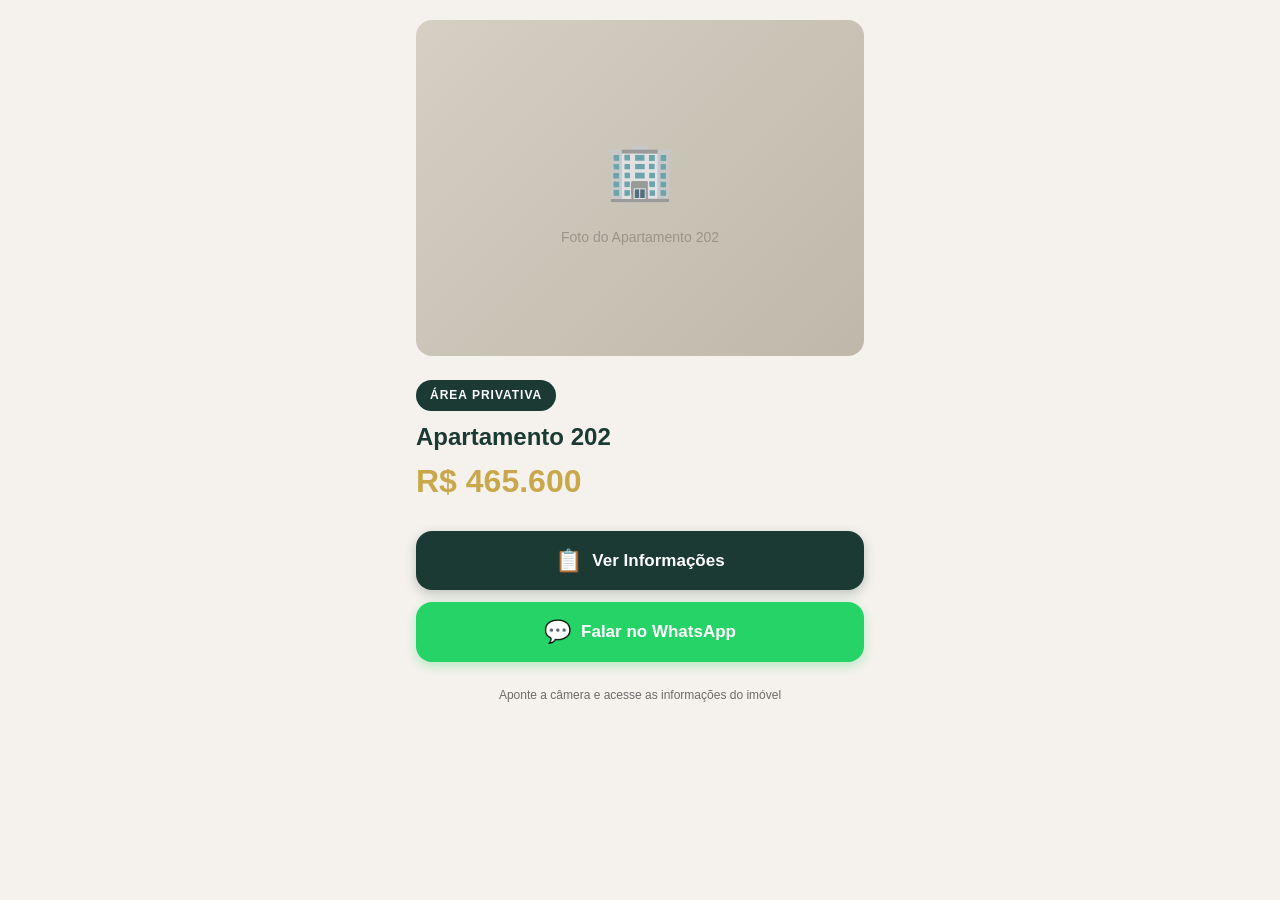
==== 202.html @ 97b15b45 "Site de imóveis à venda" ====
<!DOCTYPE html>
<html lang="pt-BR">
<head>
  <meta charset="UTF-8">
  <meta name="viewport" content="width=device-width, initial-scale=1.0, maximum-scale=1.0, user-scalable=no">
  <title>Área Privativa 202 — R$ 465.600</title>
  <link rel="stylesheet" href="style.css">
</head>
<body>
  <div class="container">
    <div class="hero">
      <div class="hero-placeholder">
        <span class="icon">🏢</span>
        <span>Foto do Apartamento 202</span>
      </div>
    </div>

    <span class="badge">Área Privativa</span>
    <h1 class="title">Apartamento 202</h1>
    <p class="price">R$ 465.600</p>

    <a href="202-detalhes.html" class="btn btn-primary">
      <span class="btn-icon">📋</span> Ver Informações
    </a>
    <a href="https://wa.me/5531987733252?text=Olá!%20Tenho%20interesse%20no%20Apartamento%20202%20(R$%20465.600)" class="btn btn-whatsapp">
      <span class="btn-icon">💬</span> Falar no WhatsApp
    </a>

    <p class="footer">Aponte a câmera e acesse as informações do imóvel</p>
  </div>
</body>
</html>
---- style.css ----
/* ===== RESET & BASE ===== */
*, *::before, *::after { box-sizing: border-box; margin: 0; padding: 0; }

:root {
  --primary: #1B3A34;
  --primary-light: #2A5A4F;
  --accent: #C9A84C;
  --whatsapp: #25D366;
  --whatsapp-dark: #1EA952;
  --bg: #F5F2ED;
  --white: #FFFFFF;
  --text: #2D2D2D;
  --text-light: #6B6B6B;
  --border: #E5E0D8;
  --radius: 16px;
  --shadow: 0 4px 24px rgba(0,0,0,0.08);
}

html { font-size: 16px; scroll-behavior: smooth; }
body {
  font-family: -apple-system, BlinkMacSystemFont, 'Segoe UI', Roboto, sans-serif;
  background: var(--bg);
  color: var(--text);
  line-height: 1.6;
  min-height: 100dvh;
  -webkit-tap-highlight-color: transparent;
}

/* ===== CONTAINER ===== */
.container {
  max-width: 480px;
  margin: 0 auto;
  padding: 20px 16px 40px;
}

/* ===== HERO IMAGE ===== */
.hero {
  width: 100%;
  aspect-ratio: 4/3;
  background: linear-gradient(135deg, #d5cfc4 0%, #bfb8aa 100%);
  border-radius: var(--radius);
  display: flex;
  align-items: center;
  justify-content: center;
  margin-bottom: 24px;
  overflow: hidden;
  position: relative;
}
.hero img {
  width: 100%;
  height: 100%;
  object-fit: cover;
}
.hero-placeholder {
  text-align: center;
  color: #9B9488;
}
.hero-placeholder .icon { font-size: 56px; display: block; margin-bottom: 8px; }
.hero-placeholder span { font-size: 14px; }

/* ===== BADGE ===== */
.badge {
  display: inline-block;
  background: var(--primary);
  color: var(--white);
  font-size: 12px;
  font-weight: 600;
  text-transform: uppercase;
  letter-spacing: 1px;
  padding: 6px 14px;
  border-radius: 20px;
  margin-bottom: 12px;
}

/* ===== TITLE & PRICE ===== */
.title {
  font-size: 24px;
  font-weight: 700;
  color: var(--primary);
  margin-bottom: 4px;
  line-height: 1.2;
}
.price {
  font-size: 32px;
  font-weight: 800;
  color: var(--accent);
  margin-bottom: 24px;
}

/* ===== BUTTONS ===== */
.btn {
  display: flex;
  align-items: center;
  justify-content: center;
  gap: 10px;
  width: 100%;
  padding: 16px 20px;
  font-size: 17px;
  font-weight: 600;
  text-decoration: none;
  border-radius: var(--radius);
  border: none;
  cursor: pointer;
  transition: transform 0.15s, box-shadow 0.15s;
  -webkit-appearance: none;
}
.btn:active { transform: scale(0.98); }
.btn + .btn { margin-top: 12px; }

.btn-primary {
  background: var(--primary);
  color: var(--white);
  box-shadow: 0 4px 12px rgba(27,58,52,0.25);
}
.btn-primary:active { background: var(--primary-light); }

.btn-whatsapp {
  background: var(--whatsapp);
  color: var(--white);
  box-shadow: 0 4px 12px rgba(37,211,102,0.3);
}
.btn-whatsapp:active { background: var(--whatsapp-dark); }

.btn-outline {
  background: var(--white);
  color: var(--primary);
  border: 2px solid var(--primary);
}

.btn-schedule {
  background: var(--accent);
  color: var(--primary);
  box-shadow: 0 4px 12px rgba(201,168,76,0.3);
}

.btn-icon { font-size: 22px; line-height: 1; }

/* ===== SECTION ===== */
.section {
  background: var(--white);
  border-radius: var(--radius);
  padding: 20px;
  margin-bottom: 16px;
  box-shadow: var(--shadow);
}
.section-title {
  font-size: 14px;
  font-weight: 700;
  text-transform: uppercase;
  letter-spacing: 1px;
  color: var(--text-light);
  margin-bottom: 16px;
}

/* ===== DETAILS TABLE ===== */
.details-table { width: 100%; border-collapse: collapse; }
.details-table td {
  padding: 10px 0;
  border-bottom: 1px solid var(--border);
  font-size: 15px;
}
.details-table td:first-child {
  color: var(--text-light);
  width: 40%;
}
.details-table td:last-child { font-weight: 600; }
.details-table tr:last-child td { border-bottom: none; }

/* ===== FEATURES LIST ===== */
.features {
  list-style: none;
  display: grid;
  gap: 10px;
}
.features li {
  display: flex;
  align-items: center;
  gap: 10px;
  font-size: 15px;
}
.features li .dot {
  width: 8px;
  height: 8px;
  background: var(--accent);
  border-radius: 50%;
  flex-shrink: 0;
}

/* ===== MAP PLACEHOLDER ===== */
.map {
  width: 100%;
  aspect-ratio: 16/9;
  background: #e8e4dc;
  border-radius: 12px;
  display: flex;
  align-items: center;
  justify-content: center;
  color: var(--text-light);
  font-size: 14px;
}
.map iframe {
  width: 100%;
  height: 100%;
  border-radius: 12px;
  border: none;
}

/* ===== PHOTO GALLERY ===== */
.gallery {
  display: flex;
  gap: 8px;
  overflow-x: auto;
  scroll-snap-type: x mandatory;
  -webkit-overflow-scrolling: touch;
  padding-bottom: 4px;
  margin-bottom: 16px;
}
.gallery-item {
  flex: 0 0 75%;
  aspect-ratio: 4/3;
  background: linear-gradient(135deg, #d5cfc4, #bfb8aa);
  border-radius: 12px;
  scroll-snap-align: start;
  display: flex;
  align-items: center;
  justify-content: center;
  color: #9B9488;
  font-size: 13px;
  text-align: center;
  padding: 20px;
}
.gallery-item img {
  width: 100%;
  height: 100%;
  object-fit: cover;
  border-radius: 12px;
}

/* ===== BACK LINK ===== */
.back-link {
  display: inline-flex;
  align-items: center;
  gap: 6px;
  color: var(--text-light);
  text-decoration: none;
  font-size: 14px;
  margin-bottom: 16px;
}

/* ===== FOOTER ===== */
.footer {
  text-align: center;
  color: var(--text-light);
  font-size: 12px;
  margin-top: 24px;
}

/* ===== HOME PAGE ===== */
.home-title {
  font-size: 22px;
  font-weight: 800;
  color: var(--primary);
  text-align: center;
  margin-bottom: 4px;
}
.home-sub {
  text-align: center;
  color: var(--text-light);
  font-size: 14px;
  margin-bottom: 24px;
}
.card {
  background: var(--white);
  border-radius: var(--radius);
  overflow: hidden;
  box-shadow: var(--shadow);
  margin-bottom: 20px;
}
.card-hero {
  width: 100%;
  aspect-ratio: 16/10;
  background: linear-gradient(135deg, #d5cfc4, #bfb8aa);
  display: flex;
  align-items: center;
  justify-content: center;
  color: #9B9488;
}
.card-hero img {
  width: 100%;
  height: 100%;
  object-fit: cover;
}
.card-body { padding: 20px; }
.card-badge {
  font-size: 11px;
  font-weight: 600;
  text-transform: uppercase;
  letter-spacing: 1px;
  color: var(--accent);
  margin-bottom: 4px;
}
.card-title { font-size: 18px; font-weight: 700; color: var(--primary); }
.card-price { font-size: 22px; font-weight: 800; color: var(--accent); margin: 4px 0 16px; }
.card-actions { display: flex; gap: 8px; }
.card-actions .btn {
  flex: 1;
  padding: 12px;
  font-size: 14px;
}

/* ===== SEPARATOR ===== */
.separator {
  display: flex;
  align-items: center;
  gap: 12px;
  margin: 20px 0;
  color: var(--text-light);
  font-size: 13px;
}
.separator::before,
.separator::after {
  content: '';
  flex: 1;
  height: 1px;
  background: var(--border);
}

/* ===== SCHEDULE SECTION ===== */
.schedule-info {
  font-size: 14px;
  color: var(--text-light);
  margin-bottom: 12px;
  line-height: 1.5;
}
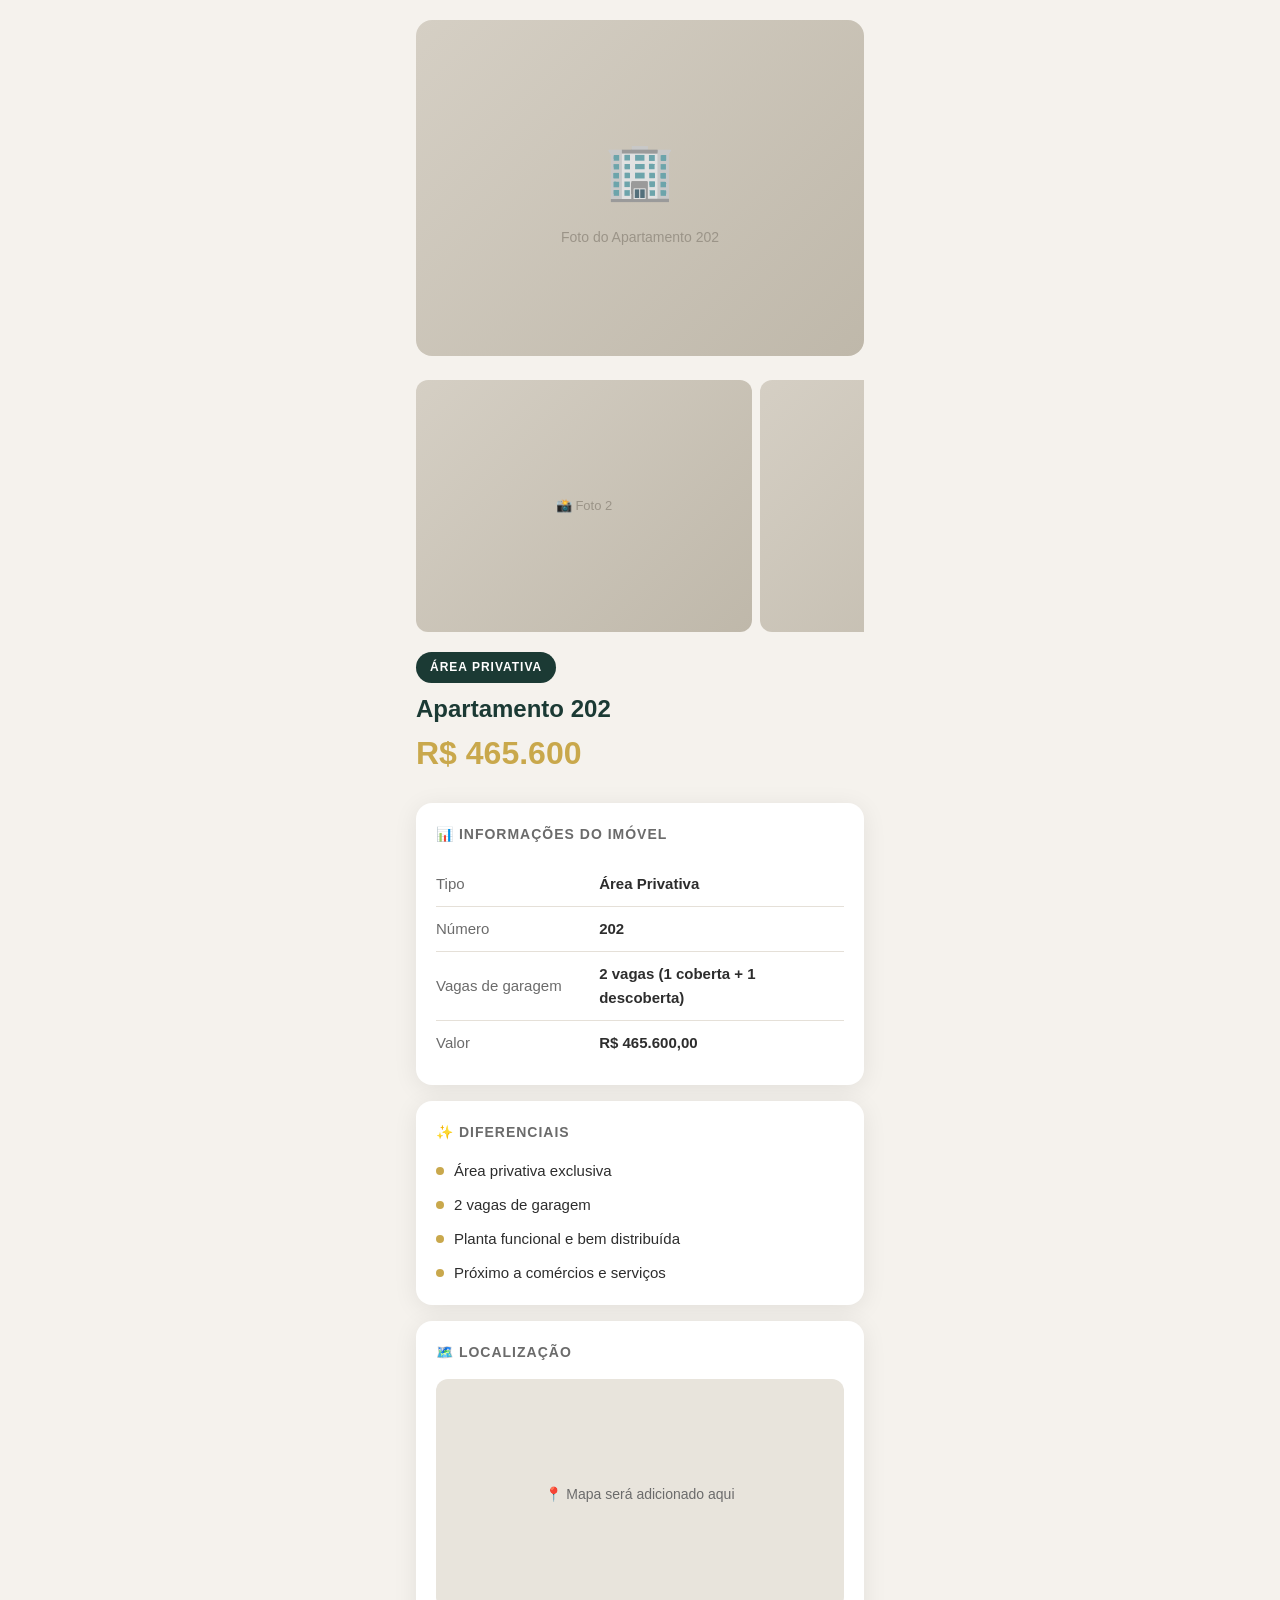
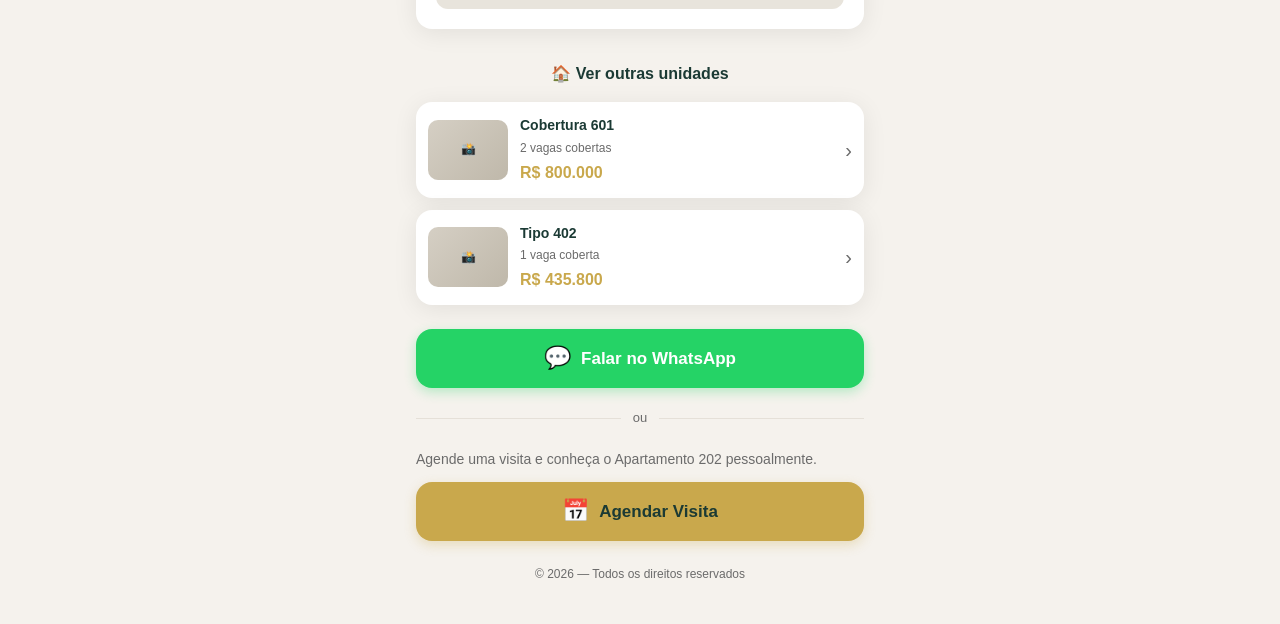
==== commit 9bb5b6ce: "Simplificado: página única por imóvel com outras unidades + WhatsApp direto" ====
--- a/202.html
+++ b/202.html
@@ -15,18 +15,84 @@
       </div>
     </div>
 
+    <div class="gallery">
+      <div class="gallery-item">📸 Foto 2</div>
+      <div class="gallery-item">📸 Foto 3</div>
+      <div class="gallery-item">📸 Foto 4</div>
+    </div>
+
     <span class="badge">Área Privativa</span>
     <h1 class="title">Apartamento 202</h1>
     <p class="price">R$ 465.600</p>
 
-    <a href="202-detalhes.html" class="btn btn-primary">
-      <span class="btn-icon">📋</span> Ver Informações
-    </a>
-    <a href="https://wa.me/5531987733252?text=Olá!%20Tenho%20interesse%20no%20Apartamento%20202%20(R$%20465.600)" class="btn btn-whatsapp">
-      <span class="btn-icon">💬</span> Falar no WhatsApp
-    </a>
+    <div class="section">
+      <h3 class="section-title">📊 Informações do Imóvel</h3>
+      <table class="details-table">
+        <tr><td>Tipo</td><td>Área Privativa</td></tr>
+        <tr><td>Número</td><td>202</td></tr>
+        <tr><td>Vagas de garagem</td><td>2 vagas (1 coberta + 1 descoberta)</td></tr>
+        <tr><td>Valor</td><td>R$ 465.600,00</td></tr>
+      </table>
+    </div>
 
-    <p class="footer">Aponte a câmera e acesse as informações do imóvel</p>
+    <div class="section">
+      <h3 class="section-title">✨ Diferenciais</h3>
+      <ul class="features">
+        <li><span class="dot"></span> Área privativa exclusiva</li>
+        <li><span class="dot"></span> 2 vagas de garagem</li>
+        <li><span class="dot"></span> Planta funcional e bem distribuída</li>
+        <li><span class="dot"></span> Próximo a comércios e serviços</li>
+      </ul>
+    </div>
+
+    <div class="section">
+      <h3 class="section-title">🗺️ Localização</h3>
+      <div class="map">📍 Mapa será adicionado aqui</div>
+    </div>
+
+    <!-- Ver outras unidades -->
+    <div style="margin-top: 32px;">
+      <h3 class="other-units-title">🏠 Ver outras unidades</h3>
+
+      <a href="601.html" class="other-unit">
+        <div class="other-unit-img">📸</div>
+        <div class="other-unit-info">
+          <div class="other-unit-name">Cobertura 601</div>
+          <div class="other-unit-tags">2 vagas cobertas</div>
+          <div class="other-unit-price">R$ 800.000</div>
+        </div>
+        <span class="other-unit-arrow">›</span>
+      </a>
+
+      <a href="402.html" class="other-unit">
+        <div class="other-unit-img">📸</div>
+        <div class="other-unit-info">
+          <div class="other-unit-name">Tipo 402</div>
+          <div class="other-unit-tags">1 vaga coberta</div>
+          <div class="other-unit-price">R$ 435.800</div>
+        </div>
+        <span class="other-unit-arrow">›</span>
+      </a>
+    </div>
+
+    <!-- WhatsApp -->
+    <div style="margin-top: 24px;">
+      <a href="https://wa.me/5531987733252?text=Olá!%20Tenho%20interesse%20no%20Apartamento%20202%20(R$%20465.600)" class="btn btn-whatsapp">
+        <span class="btn-icon">💬</span> Falar no WhatsApp
+      </a>
+    </div>
+
+    <div style="margin-top: 20px;">
+      <div class="separator">ou</div>
+      <p class="schedule-info">
+        Agende uma visita e conheça o Apartamento 202 pessoalmente.
+      </p>
+      <a href="#" class="btn btn-schedule">
+        <span class="btn-icon">📅</span> Agendar Visita
+      </a>
+    </div>
+
+    <p class="footer">© 2026 — Todos os direitos reservados</p>
   </div>
 </body>
 </html>
--- a/style.css
+++ b/style.css
@@ -332,3 +332,66 @@
   margin-bottom: 12px;
   line-height: 1.5;
 }
+
+/* ===== OTHER UNITS ===== */
+.other-units-title {
+  font-size: 16px;
+  font-weight: 700;
+  color: var(--primary);
+  margin-bottom: 16px;
+  text-align: center;
+}
+.other-unit {
+  display: flex;
+  gap: 12px;
+  background: var(--white);
+  border-radius: var(--radius);
+  padding: 12px;
+  box-shadow: var(--shadow);
+  align-items: center;
+  text-decoration: none;
+  color: inherit;
+  transition: transform 0.15s;
+}
+.other-unit + .other-unit { margin-top: 12px; }
+.other-unit:active { transform: scale(0.98); }
+.other-unit-img {
+  width: 80px;
+  height: 60px;
+  background: linear-gradient(135deg, #d5cfc4, #bfb8aa);
+  border-radius: 10px;
+  flex-shrink: 0;
+  display: flex;
+  align-items: center;
+  justify-content: center;
+  color: #9B9488;
+  font-size: 12px;
+}
+.other-unit-img img {
+  width: 100%;
+  height: 100%;
+  object-fit: cover;
+  border-radius: 10px;
+}
+.other-unit-info { flex: 1; min-width: 0; }
+.other-unit-name {
+  font-size: 14px;
+  font-weight: 600;
+  color: var(--primary);
+}
+.other-unit-tags {
+  font-size: 12px;
+  color: var(--text-light);
+  margin-top: 2px;
+}
+.other-unit-price {
+  font-size: 16px;
+  font-weight: 700;
+  color: var(--accent);
+  margin-top: 2px;
+}
+.other-unit-arrow {
+  font-size: 20px;
+  color: var(--text-light);
+  flex-shrink: 0;
+}
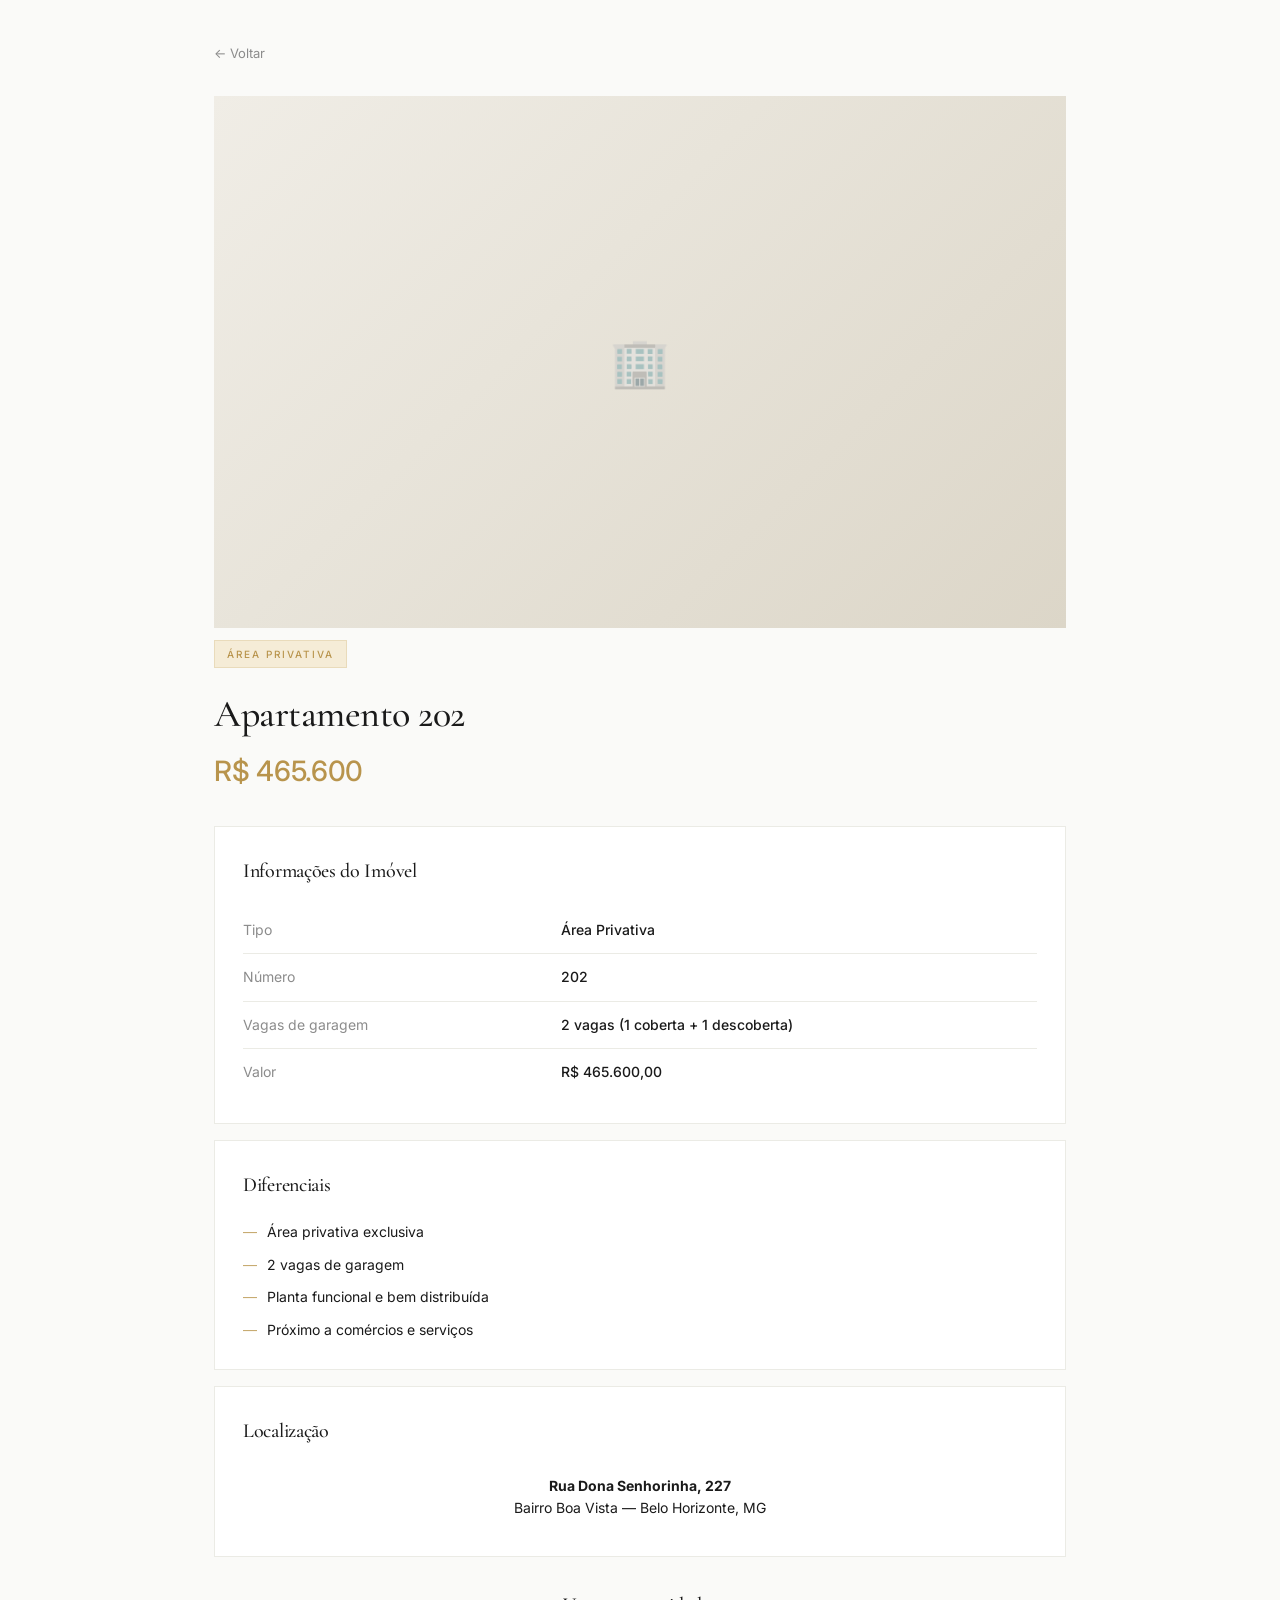
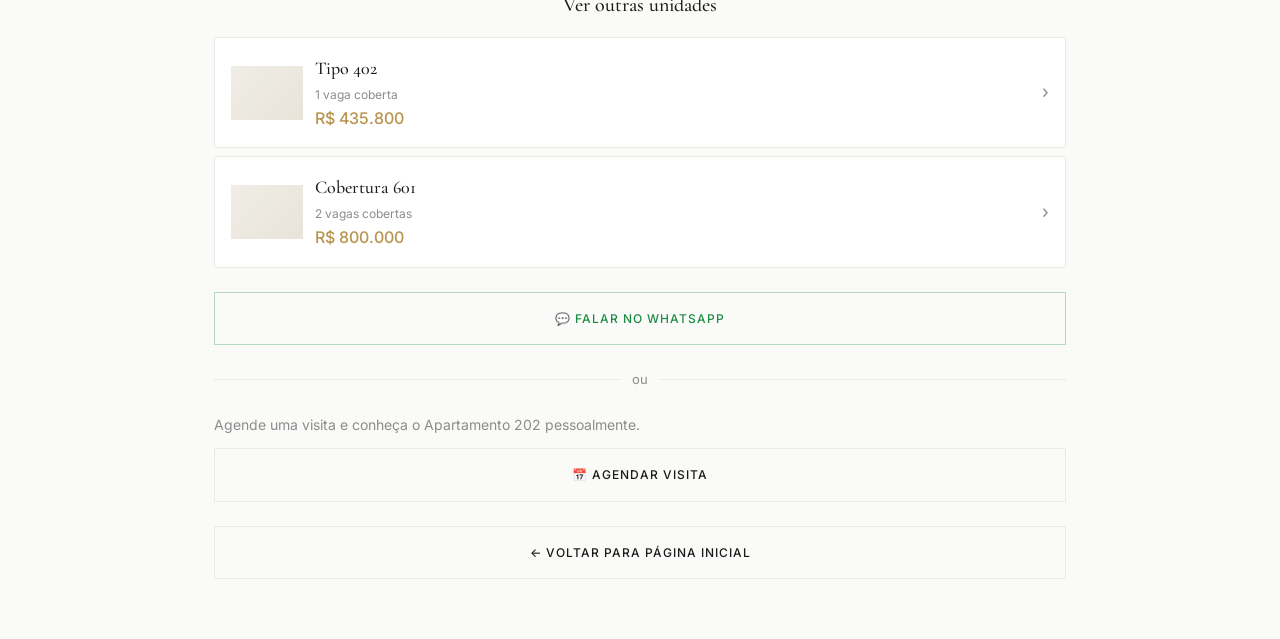
==== commit 47be628a: "Novo design minimalista, fotos 402 em 3:4, carrossel com lightbox" ====
--- a/202.html
+++ b/202.html
@@ -2,32 +2,70 @@
 <html lang="pt-BR">
 <head>
   <meta charset="UTF-8">
-  <meta name="viewport" content="width=device-width, initial-scale=1.0, maximum-scale=1.0, user-scalable=no">
-  <title>Área Privativa 202 — R$ 465.600</title>
-  <link rel="stylesheet" href="style.css">
+  <meta name="viewport" content="width=device-width, initial-scale=1.0">
+  <title>Apartamento 202 — Residencial Dona Senhorinha</title>
+  <style>
+    @import url('https://fonts.googleapis.com/css2?family=Cormorant+Garamond:ital,wght@0,400;0,500;0,600;0,700;1,400&family=Inter:wght@300;400;500;600&display=swap');
+    *, *::before, *::after { box-sizing: border-box; margin: 0; padding: 0; }
+    :root {
+      --bg: #FAFAF8; --surface: #FFFFFF; --text: #1A1A1A; --text-muted: #8C8C8C;
+      --accent: #B8944C; --accent-light: #F5ECD7; --border: #EBEBE5;
+    }
+    html { scroll-behavior: smooth; }
+    body { font-family: 'Inter', -apple-system, sans-serif; background: var(--bg); color: var(--text); line-height: 1.6; -webkit-font-smoothing: antialiased; }
+    .container { max-width: 900px; margin: 0 auto; padding: 40px 24px 60px; }
+    .back { display: inline-flex; align-items: center; gap: 6px; font-size: 13px; color: var(--text-muted); text-decoration: none; margin-bottom: 32px; transition: color .3s; }
+    .back:hover { color: var(--text); }
+    .hero { width: 100%; aspect-ratio: 16/10; background: linear-gradient(135deg, #F0EDE6 0%, #E8E4DA 40%, #DCD6C8 100%); display: flex; align-items: center; justify-content: center; margin-bottom: 12px; }
+    .hero span { font-size: 48px; opacity: 0.5; }
+    .detail-tag { display: inline-block; font-size: 10px; font-weight: 500; letter-spacing: 2px; text-transform: uppercase; color: var(--accent); background: var(--accent-light); padding: 5px 12px; border: 1px solid rgba(184,148,76,0.2); margin-bottom: 16px; }
+    .detail-title { font-family: 'Cormorant Garamond', serif; font-size: clamp(28px,5vw,38px); font-weight: 500; letter-spacing: -0.5px; margin-bottom: 4px; }
+    .detail-price { font-family: 'Inter', sans-serif; font-size: 28px; font-weight: 500; color: var(--accent); letter-spacing: -0.3px; margin-bottom: 32px; }
+    .section { background: var(--surface); border: 1px solid var(--border); padding: 28px; margin-bottom: 16px; }
+    .section-title { font-family: 'Cormorant Garamond', serif; font-size: 20px; font-weight: 500; letter-spacing: -0.3px; margin-bottom: 20px; }
+    .table { width: 100%; border-collapse: collapse; }
+    .table td { padding: 12px 0; border-bottom: 1px solid var(--border); font-size: 14px; }
+    .table td:first-child { color: var(--text-muted); width: 40%; }
+    .table td:last-child { font-weight: 500; }
+    .table tr:last-child td { border-bottom: none; }
+    .features { list-style: none; display: grid; gap: 10px; }
+    .features li { display: flex; align-items: center; gap: 10px; font-size: 14px; }
+    .features li::before { content: '—'; color: var(--accent); font-weight: 300; }
+    .address { text-align: center; padding: 8px 0; }
+    .address p { font-size: 14px; color: var(--text); }
+    .other-title { font-family: 'Cormorant Garamond', serif; font-size: 20px; font-weight: 500; text-align: center; margin-bottom: 16px; }
+    .other-unit { display: flex; gap: 12px; background: var(--surface); border: 1px solid var(--border); padding: 16px; align-items: center; text-decoration: none; color: inherit; transition: border-color .3s; }
+    .other-unit + .other-unit { margin-top: 8px; }
+    .other-unit:hover { border-color: var(--accent); }
+    .other-unit-img { width: 72px; height: 54px; background: linear-gradient(135deg, #F0EDE6, #E8E4DA); flex-shrink: 0; }
+    .other-unit-info { flex: 1; min-width: 0; }
+    .other-unit-name { font-family: 'Cormorant Garamond', serif; font-size: 18px; font-weight: 500; }
+    .other-unit-detail { font-size: 12px; color: var(--text-muted); margin-top: 2px; }
+    .other-unit-price { font-family: 'Inter', sans-serif; font-size: 16px; font-weight: 500; color: var(--accent); margin-top: 2px; }
+    .other-unit-arrow { font-size: 18px; color: var(--text-muted); flex-shrink: 0; }
+    .btn { display: flex; align-items: center; justify-content: center; gap: 8px; width: 100%; padding: 16px 20px; font-family: 'Inter', sans-serif; font-size: 12px; font-weight: 500; letter-spacing: 1px; text-transform: uppercase; text-align: center; text-decoration: none; cursor: pointer; transition: all .3s; border: none; }
+    .btn-whatsapp { background: transparent; color: #1C8C42; border: 1px solid rgba(28,140,66,0.3); }
+    .btn-whatsapp:hover { background: rgba(28,140,66,0.06); border-color: #1C8C42; }
+    .btn-outline { background: transparent; color: var(--text); border: 1px solid var(--border); }
+    .btn-outline:hover { border-color: var(--text); }
+    .separator { display: flex; align-items: center; gap: 12px; margin: 24px 0; font-size: 13px; color: var(--text-muted); }
+    .separator::before, .separator::after { content: ''; flex: 1; height: 1px; background: var(--border); }
+    .schedule-text { font-size: 14px; color: var(--text-muted); margin-bottom: 12px; }
+    .mt-32 { margin-top: 32px; } .mt-24 { margin-top: 24px; } .mt-20 { margin-top: 20px; }
+    @media (max-width: 500px) { .container { padding: 24px 16px 40px; } .section { padding: 20px; } }
+  </style>
 </head>
 <body>
   <div class="container">
-    <div class="hero">
-      <div class="hero-placeholder">
-        <span class="icon">🏢</span>
-        <span>Foto do Apartamento 202</span>
-      </div>
-    </div>
-
-    <div class="gallery">
-      <div class="gallery-item">📸 Foto 2</div>
-      <div class="gallery-item">📸 Foto 3</div>
-      <div class="gallery-item">📸 Foto 4</div>
-    </div>
-
-    <span class="badge">Área Privativa</span>
-    <h1 class="title">Apartamento 202</h1>
-    <p class="price">R$ 465.600</p>
+    <a href="index.html" class="back">← Voltar</a>
+    <div class="hero"><span>🏢</span></div>
+    <span class="detail-tag">Área Privativa</span>
+    <h1 class="detail-title">Apartamento 202</h1>
+    <p class="detail-price">R$ 465.600</p>
 
     <div class="section">
-      <h3 class="section-title">📊 Informações do Imóvel</h3>
-      <table class="details-table">
+      <h2 class="section-title">Informações do Imóvel</h2>
+      <table class="table">
         <tr><td>Tipo</td><td>Área Privativa</td></tr>
         <tr><td>Número</td><td>202</td></tr>
         <tr><td>Vagas de garagem</td><td>2 vagas (1 coberta + 1 descoberta)</td></tr>
@@ -36,63 +74,58 @@
     </div>
 
     <div class="section">
-      <h3 class="section-title">✨ Diferenciais</h3>
+      <h2 class="section-title">Diferenciais</h2>
       <ul class="features">
-        <li><span class="dot"></span> Área privativa exclusiva</li>
-        <li><span class="dot"></span> 2 vagas de garagem</li>
-        <li><span class="dot"></span> Planta funcional e bem distribuída</li>
-        <li><span class="dot"></span> Próximo a comércios e serviços</li>
+        <li>Área privativa exclusiva</li>
+        <li>2 vagas de garagem</li>
+        <li>Planta funcional e bem distribuída</li>
+        <li>Próximo a comércios e serviços</li>
       </ul>
     </div>
 
     <div class="section">
-      <h3 class="section-title">🗺️ Localização</h3>
-      <div class="map">📍 Mapa será adicionado aqui</div>
+      <h2 class="section-title">Localização</h2>
+      <div class="address">
+        <p><strong>Rua Dona Senhorinha, 227</strong></p>
+        <p>Bairro Boa Vista — Belo Horizonte, MG</p>
+      </div>
     </div>
 
-    <!-- Ver outras unidades -->
-    <div style="margin-top: 32px;">
-      <h3 class="other-units-title">🏠 Ver outras unidades</h3>
-
-      <a href="601.html" class="other-unit">
-        <div class="other-unit-img">📸</div>
+    <div class="mt-32">
+      <h2 class="other-title">Ver outras unidades</h2>
+      <a href="402.html" class="other-unit">
+        <div class="other-unit-img"></div>
         <div class="other-unit-info">
-          <div class="other-unit-name">Cobertura 601</div>
-          <div class="other-unit-tags">2 vagas cobertas</div>
-          <div class="other-unit-price">R$ 800.000</div>
+          <div class="other-unit-name">Tipo 402</div>
+          <div class="other-unit-detail">1 vaga coberta</div>
+          <div class="other-unit-price">R$ 435.800</div>
         </div>
         <span class="other-unit-arrow">›</span>
       </a>
-
-      <a href="402.html" class="other-unit">
-        <div class="other-unit-img">📸</div>
+      <a href="601.html" class="other-unit">
+        <div class="other-unit-img"></div>
         <div class="other-unit-info">
-          <div class="other-unit-name">Tipo 402</div>
-          <div class="other-unit-tags">1 vaga coberta</div>
-          <div class="other-unit-price">R$ 435.800</div>
+          <div class="other-unit-name">Cobertura 601</div>
+          <div class="other-unit-detail">2 vagas cobertas</div>
+          <div class="other-unit-price">R$ 800.000</div>
         </div>
         <span class="other-unit-arrow">›</span>
       </a>
     </div>
 
-    <!-- WhatsApp -->
-    <div style="margin-top: 24px;">
-      <a href="https://wa.me/5531987733252?text=Olá!%20Tenho%20interesse%20no%20Apartamento%20202%20(R$%20465.600)" class="btn btn-whatsapp">
-        <span class="btn-icon">💬</span> Falar no WhatsApp
-      </a>
+    <div class="mt-24">
+      <a href="https://wa.me/5531987733252?text=Olá!%20Tenho%20interesse%20no%20Apartamento%20202%20(R$%20465.600)" class="btn btn-whatsapp">💬 Falar no WhatsApp</a>
     </div>
 
-    <div style="margin-top: 20px;">
+    <div class="mt-20">
       <div class="separator">ou</div>
-      <p class="schedule-info">
-        Agende uma visita e conheça o Apartamento 202 pessoalmente.
-      </p>
-      <a href="#" class="btn btn-schedule">
-        <span class="btn-icon">📅</span> Agendar Visita
-      </a>
+      <p class="schedule-text">Agende uma visita e conheça o Apartamento 202 pessoalmente.</p>
+      <a href="#" class="btn btn-outline">📅 Agendar Visita</a>
     </div>
 
-    <p class="footer">© 2026 — Todos os direitos reservados</p>
+    <div class="mt-24">
+      <a href="index.html" class="btn btn-outline">← Voltar para página inicial</a>
+    </div>
   </div>
 </body>
 </html>
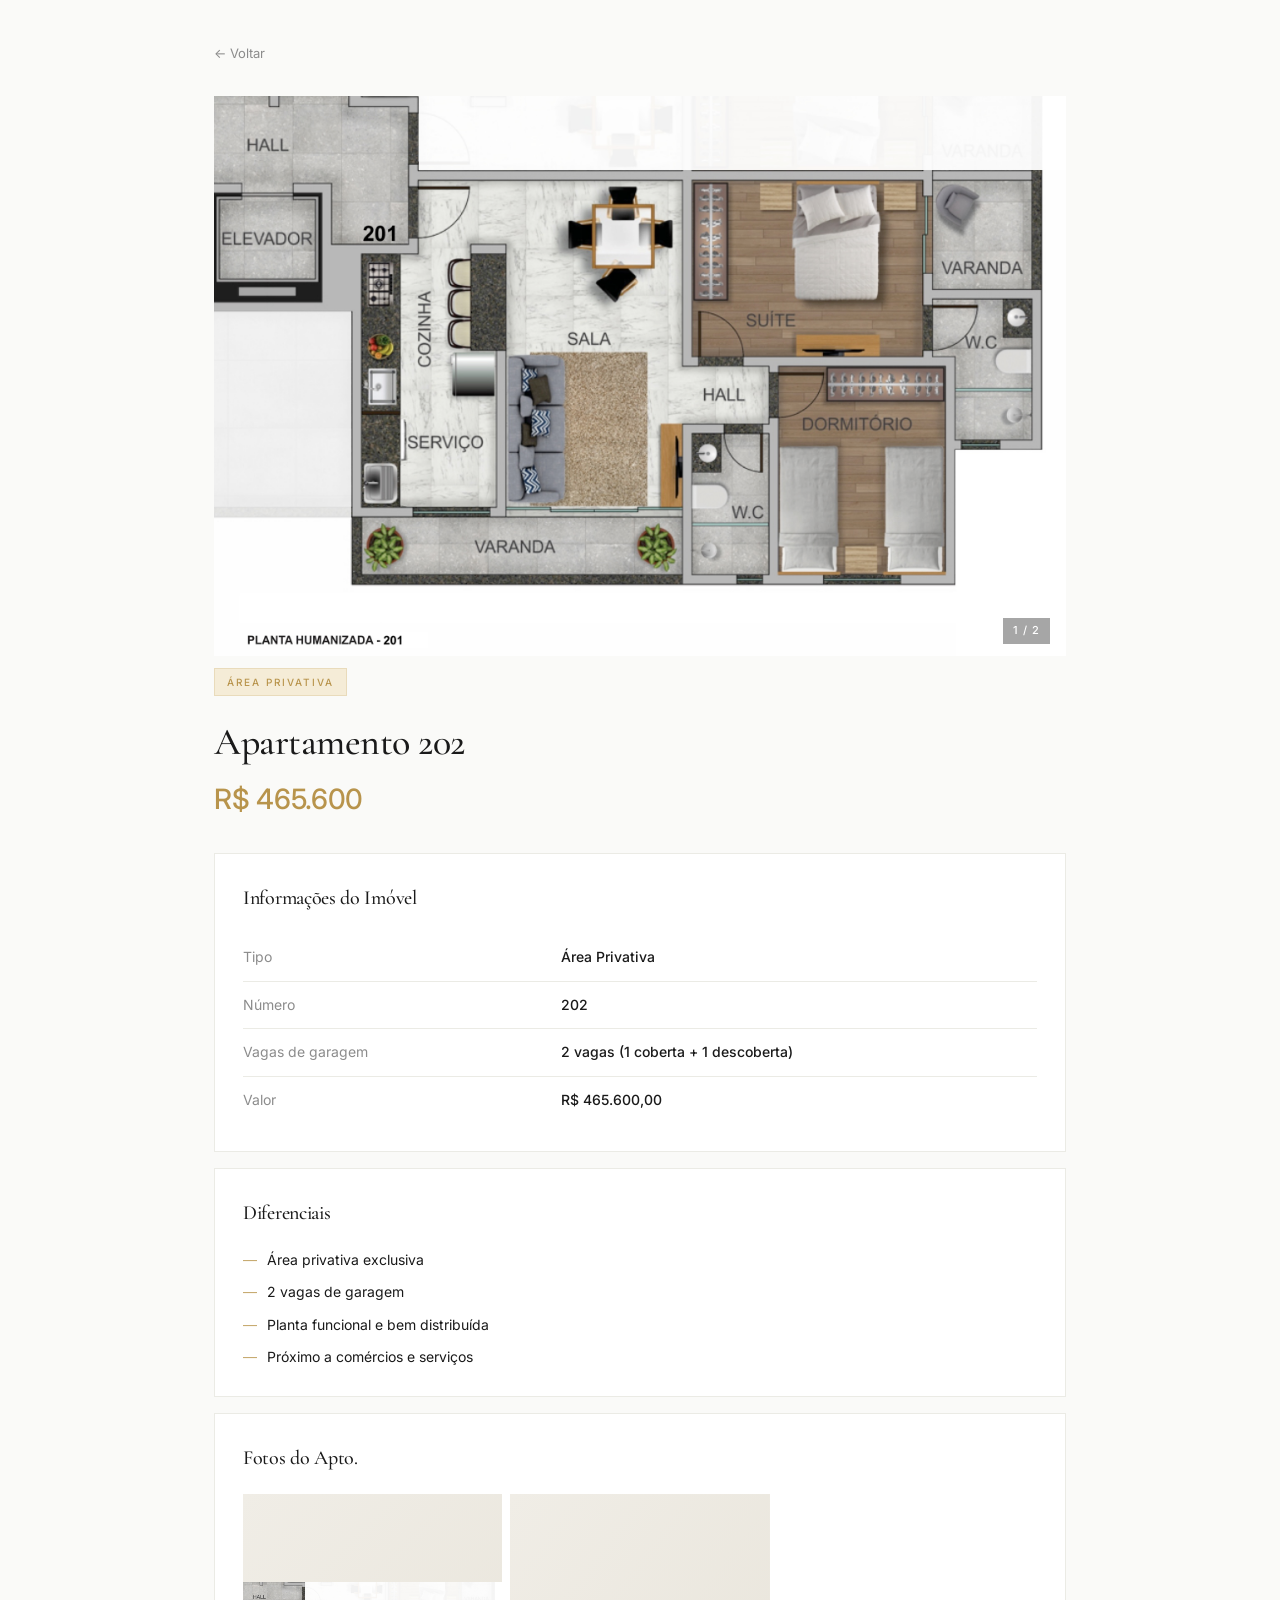
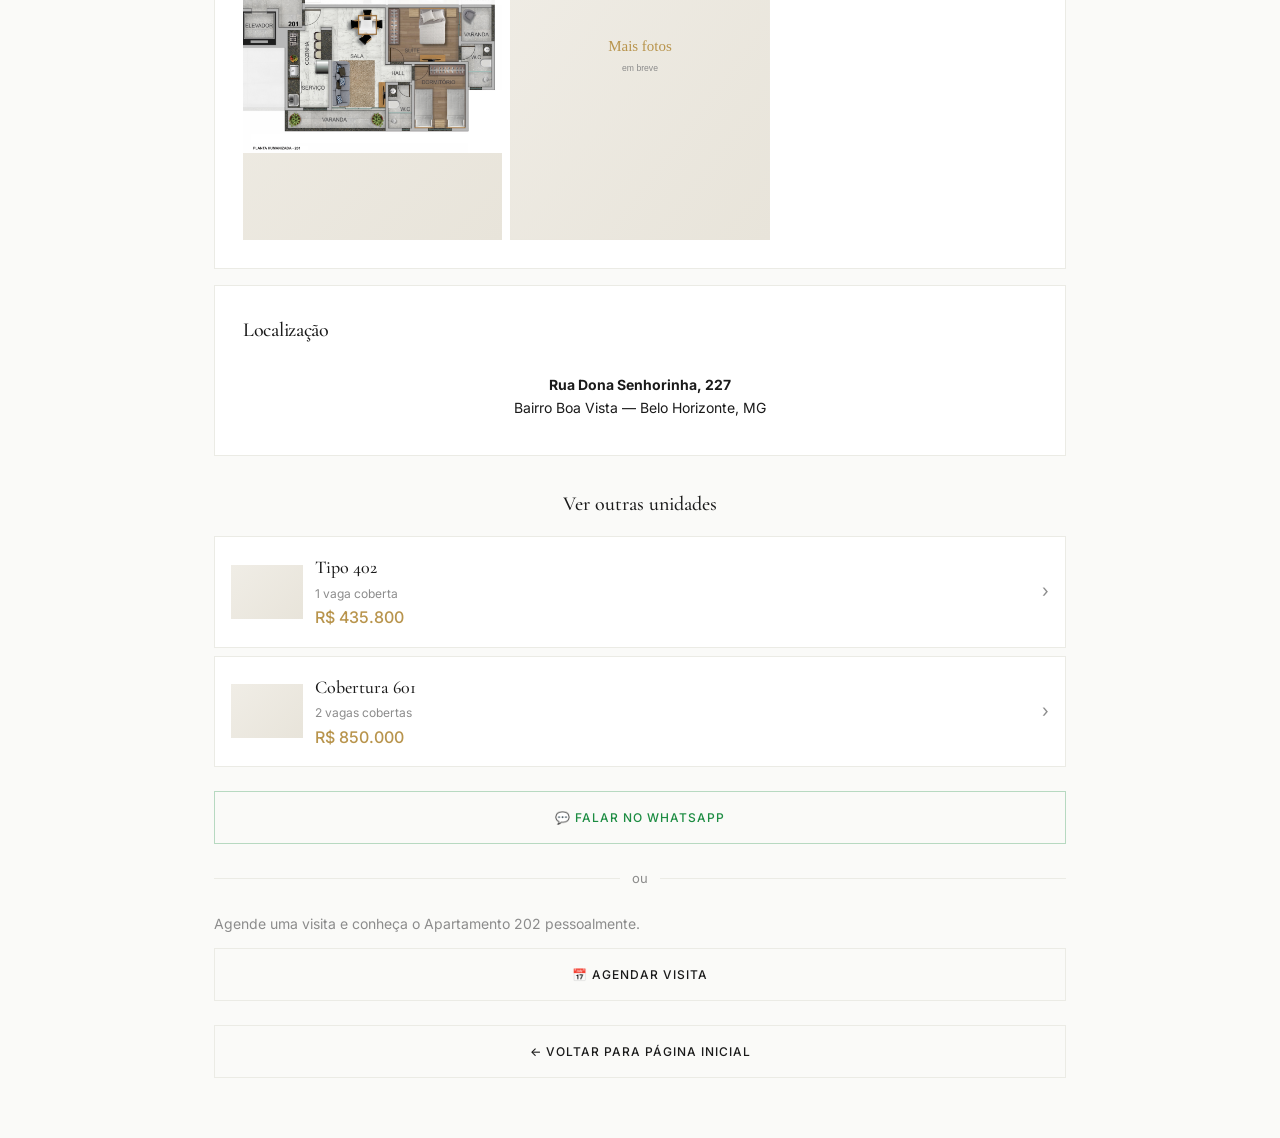
==== commit 8c4ae1ee: "Adiciona plantas dos apartamentos 202 e 601, atualiza galeria 402" ====
--- a/202.html
+++ b/202.html
@@ -10,19 +10,94 @@
     :root {
       --bg: #FAFAF8; --surface: #FFFFFF; --text: #1A1A1A; --text-muted: #8C8C8C;
       --accent: #B8944C; --accent-light: #F5ECD7; --border: #EBEBE5;
+      --radius: 2px; --transition: 0.3s cubic-bezier(0.25, 0.1, 0.25, 1);
     }
     html { scroll-behavior: smooth; }
-    body { font-family: 'Inter', -apple-system, sans-serif; background: var(--bg); color: var(--text); line-height: 1.6; -webkit-font-smoothing: antialiased; }
+    body {
+      font-family: 'Inter', -apple-system, sans-serif;
+      background: var(--bg); color: var(--text); line-height: 1.6;
+      -webkit-font-smoothing: antialiased;
+    }
     .container { max-width: 900px; margin: 0 auto; padding: 40px 24px 60px; }
-    .back { display: inline-flex; align-items: center; gap: 6px; font-size: 13px; color: var(--text-muted); text-decoration: none; margin-bottom: 32px; transition: color .3s; }
+    .back {
+      display: inline-flex; align-items: center; gap: 6px;
+      font-size: 13px; color: var(--text-muted); text-decoration: none;
+      margin-bottom: 32px; transition: color var(--transition);
+    }
     .back:hover { color: var(--text); }
-    .hero { width: 100%; aspect-ratio: 16/10; background: linear-gradient(135deg, #F0EDE6 0%, #E8E4DA 40%, #DCD6C8 100%); display: flex; align-items: center; justify-content: center; margin-bottom: 12px; }
-    .hero span { font-size: 48px; opacity: 0.5; }
-    .detail-tag { display: inline-block; font-size: 10px; font-weight: 500; letter-spacing: 2px; text-transform: uppercase; color: var(--accent); background: var(--accent-light); padding: 5px 12px; border: 1px solid rgba(184,148,76,0.2); margin-bottom: 16px; }
-    .detail-title { font-family: 'Cormorant Garamond', serif; font-size: clamp(28px,5vw,38px); font-weight: 500; letter-spacing: -0.5px; margin-bottom: 4px; }
-    .detail-price { font-family: 'Inter', sans-serif; font-size: 28px; font-weight: 500; color: var(--accent); letter-spacing: -0.3px; margin-bottom: 32px; }
+
+    /* CAROUSEL */
+    .carousel {
+      width: 100%; max-height: 82vh; position: relative; overflow: hidden;
+      margin-bottom: 12px; background: #E8E4DA; cursor: pointer;
+    }
+    .carousel img {
+      width: 100%; height: auto; max-height: 82vh; object-fit: contain;
+      display: block; transition: opacity 0.3s;
+    }
+    .carousel-counter {
+      position: absolute; bottom: 12px; right: 16px;
+      font-family: 'Inter', sans-serif; font-size: 11px; font-weight: 500;
+      color: #fff; background: rgba(0,0,0,0.35);
+      backdrop-filter: blur(4px); -webkit-backdrop-filter: blur(4px);
+      padding: 4px 10px; letter-spacing: 1px;
+    }
+    .carousel-arrow {
+      position: absolute; top: 50%; transform: translateY(-50%);
+      width: 40px; height: 40px; display: flex; align-items: center; justify-content: center;
+      font-size: 20px; color: #fff; background: rgba(0,0,0,0.2);
+      backdrop-filter: blur(4px); -webkit-backdrop-filter: blur(4px);
+      border: none; cursor: pointer; opacity: 0;
+      transition: opacity 0.3s, background 0.3s; z-index: 2;
+    }
+    .carousel:hover .carousel-arrow { opacity: 1; }
+    .carousel-arrow:hover { background: rgba(0,0,0,0.4); }
+    .carousel-arrow:active { background: rgba(0,0,0,0.55); }
+    .carousel-arrow.left { left: 0; }
+    .carousel-arrow.right { right: 0; }
+
+    /* LIGHTBOX */
+    .lightbox {
+      display: none; position: fixed; inset: 0; background: rgba(0,0,0,0.92);
+      z-index: 9999; align-items: center; justify-content: center; cursor: pointer;
+      -webkit-backdrop-filter: blur(8px); backdrop-filter: blur(8px);
+    }
+    .lightbox.active { display: flex; }
+    .lightbox img { max-width: 92vw; max-height: 88vh; object-fit: contain; }
+    .lightbox-close {
+      position: absolute; top: 20px; right: 24px; font-size: 32px; color: #fff;
+      background: none; border: none; cursor: pointer; z-index: 1; opacity: 0.6;
+      transition: opacity 0.3s;
+    }
+    .lightbox-close:hover { opacity: 1; }
+    .lightbox-arrow {
+      position: absolute; top: 50%; transform: translateY(-50%);
+      font-size: 36px; color: #fff; background: none; border: none;
+      cursor: pointer; z-index: 1; opacity: 0.4; transition: opacity 0.3s; padding: 20px;
+    }
+    .lightbox-arrow:hover { opacity: 1; }
+    .lightbox-arrow.left { left: 0; }
+    .lightbox-arrow.right { right: 0; }
+
+    /* TAG + INFO */
+    .detail-tag {
+      display: inline-block; font-size: 10px; font-weight: 500; letter-spacing: 2px;
+      text-transform: uppercase; color: var(--accent); background: var(--accent-light);
+      padding: 5px 12px; border: 1px solid rgba(184,148,76,0.2); margin-bottom: 16px;
+    }
+    .detail-title {
+      font-family: 'Cormorant Garamond', serif; font-size: clamp(28px,5vw,38px);
+      font-weight: 500; letter-spacing: -0.5px; margin-bottom: 4px;
+    }
+    .detail-price {
+      font-family: 'Inter', sans-serif; font-size: 28px; font-weight: 500;
+      color: var(--accent); letter-spacing: -0.3px; margin-bottom: 32px;
+    }
     .section { background: var(--surface); border: 1px solid var(--border); padding: 28px; margin-bottom: 16px; }
-    .section-title { font-family: 'Cormorant Garamond', serif; font-size: 20px; font-weight: 500; letter-spacing: -0.3px; margin-bottom: 20px; }
+    .section-title {
+      font-family: 'Cormorant Garamond', serif; font-size: 20px; font-weight: 500;
+      letter-spacing: -0.3px; margin-bottom: 20px; color: var(--text);
+    }
     .table { width: 100%; border-collapse: collapse; }
     .table td { padding: 12px 0; border-bottom: 1px solid var(--border); font-size: 14px; }
     .table td:first-child { color: var(--text-muted); width: 40%; }
@@ -31,10 +106,18 @@
     .features { list-style: none; display: grid; gap: 10px; }
     .features li { display: flex; align-items: center; gap: 10px; font-size: 14px; }
     .features li::before { content: '—'; color: var(--accent); font-weight: 300; }
+    .gallery-grid { display: grid; grid-template-columns: repeat(3, 1fr); gap: 8px; }
+    .gallery-thumb {
+      aspect-ratio: 3/4; background: linear-gradient(135deg, #F0EDE6, #E8E4DA);
+      overflow: hidden; cursor: pointer; transition: transform 0.2s;
+    }
+    .gallery-thumb:hover { transform: scale(1.03); }
+    .gallery-thumb:active { transform: scale(0.97); }
+    .gallery-thumb img { width: 100%; height: 100%; object-fit: contain; display: block; }
     .address { text-align: center; padding: 8px 0; }
     .address p { font-size: 14px; color: var(--text); }
     .other-title { font-family: 'Cormorant Garamond', serif; font-size: 20px; font-weight: 500; text-align: center; margin-bottom: 16px; }
-    .other-unit { display: flex; gap: 12px; background: var(--surface); border: 1px solid var(--border); padding: 16px; align-items: center; text-decoration: none; color: inherit; transition: border-color .3s; }
+    .other-unit { display: flex; gap: 12px; background: var(--surface); border: 1px solid var(--border); padding: 16px; align-items: center; text-decoration: none; color: inherit; transition: border-color var(--transition); }
     .other-unit + .other-unit { margin-top: 8px; }
     .other-unit:hover { border-color: var(--accent); }
     .other-unit-img { width: 72px; height: 54px; background: linear-gradient(135deg, #F0EDE6, #E8E4DA); flex-shrink: 0; }
@@ -43,7 +126,7 @@
     .other-unit-detail { font-size: 12px; color: var(--text-muted); margin-top: 2px; }
     .other-unit-price { font-family: 'Inter', sans-serif; font-size: 16px; font-weight: 500; color: var(--accent); margin-top: 2px; }
     .other-unit-arrow { font-size: 18px; color: var(--text-muted); flex-shrink: 0; }
-    .btn { display: flex; align-items: center; justify-content: center; gap: 8px; width: 100%; padding: 16px 20px; font-family: 'Inter', sans-serif; font-size: 12px; font-weight: 500; letter-spacing: 1px; text-transform: uppercase; text-align: center; text-decoration: none; cursor: pointer; transition: all .3s; border: none; }
+    .btn { display: flex; align-items: center; justify-content: center; gap: 8px; width: 100%; padding: 16px 20px; font-family: 'Inter', sans-serif; font-size: 12px; font-weight: 500; letter-spacing: 1px; text-transform: uppercase; text-align: center; text-decoration: none; cursor: pointer; transition: all var(--transition); border: none; }
     .btn-whatsapp { background: transparent; color: #1C8C42; border: 1px solid rgba(28,140,66,0.3); }
     .btn-whatsapp:hover { background: rgba(28,140,66,0.06); border-color: #1C8C42; }
     .btn-outline { background: transparent; color: var(--text); border: 1px solid var(--border); }
@@ -52,13 +135,31 @@
     .separator::before, .separator::after { content: ''; flex: 1; height: 1px; background: var(--border); }
     .schedule-text { font-size: 14px; color: var(--text-muted); margin-bottom: 12px; }
     .mt-32 { margin-top: 32px; } .mt-24 { margin-top: 24px; } .mt-20 { margin-top: 20px; }
-    @media (max-width: 500px) { .container { padding: 24px 16px 40px; } .section { padding: 20px; } }
+    @media (max-width: 500px) {
+      .gallery-grid { grid-template-columns: repeat(2, 1fr); }
+      .container { padding: 24px 16px 40px; } .section { padding: 20px; }
+      .carousel-arrow { opacity: 1; width: 32px; height: 32px; font-size: 16px; }
+    }
   </style>
 </head>
 <body>
   <div class="container">
     <a href="index.html" class="back">← Voltar</a>
-    <div class="hero"><span>🏢</span></div>
+
+    <div class="carousel" id="carousel">
+      <img id="carouselImg" src="fotos-caminho-202/planta-202.jpg" alt="Planta 202">
+      <button class="carousel-arrow left" onclick="prevPhoto(event)">‹</button>
+      <button class="carousel-arrow right" onclick="nextPhoto(event)">›</button>
+      <div class="carousel-counter" id="carouselCounter">1 / 2</div>
+    </div>
+
+    <div class="lightbox" id="lightbox" onclick="closeLightbox(event)">
+      <button class="lightbox-close" onclick="closeLightbox(event)">×</button>
+      <button class="lightbox-arrow left" onclick="lightboxPrev(event)">‹</button>
+      <img id="lightboxImg" src="" alt="Apartamento 202">
+      <button class="lightbox-arrow right" onclick="lightboxNext(event)">›</button>
+    </div>
+
     <span class="detail-tag">Área Privativa</span>
     <h1 class="detail-title">Apartamento 202</h1>
     <p class="detail-price">R$ 465.600</p>
@@ -81,6 +182,14 @@
         <li>Planta funcional e bem distribuída</li>
         <li>Próximo a comércios e serviços</li>
       </ul>
+    </div>
+
+    <div class="section" id="galeria">
+      <h2 class="section-title">Fotos do Apto.</h2>
+      <div class="gallery-grid">
+        <div class="gallery-thumb"><img src="fotos-caminho-202/planta-202.jpg" alt="Planta 202" loading="lazy" onclick="openLightbox(0,event)"></div>
+        <div class="gallery-thumb"><img src="fotos-caminho-202/mais-fotos.svg" alt="Mais fotos em breve" loading="lazy" onclick="openLightbox(1,event)"></div>
+      </div>
     </div>
 
     <div class="section">
@@ -107,7 +216,7 @@
         <div class="other-unit-info">
           <div class="other-unit-name">Cobertura 601</div>
           <div class="other-unit-detail">2 vagas cobertas</div>
-          <div class="other-unit-price">R$ 800.000</div>
+          <div class="other-unit-price">R$ 850.000</div>
         </div>
         <span class="other-unit-arrow">›</span>
       </a>
@@ -127,5 +236,58 @@
       <a href="index.html" class="btn btn-outline">← Voltar para página inicial</a>
     </div>
   </div>
+
+  <script>
+    const photos = [
+      "fotos-caminho-202/planta-202.jpg",
+      "fotos-caminho-202/mais-fotos.svg"
+    ];
+    const total = photos.length;
+    let current = 0;
+
+    const carouselImg = document.getElementById('carouselImg');
+    const carouselCounter = document.getElementById('carouselCounter');
+    const lightbox = document.getElementById('lightbox');
+    const lightboxImg = document.getElementById('lightboxImg');
+
+    function updateCarousel() {
+      carouselImg.src = photos[current];
+      carouselImg.alt = 'Apartamento 202 — Foto ' + (current + 1);
+      carouselCounter.textContent = (current + 1) + ' / ' + total;
+    }
+
+    function prevPhoto(e) { e.stopPropagation(); current = (current - 1 + total) % total; updateCarousel(); }
+    function nextPhoto(e) { e.stopPropagation(); current = (current + 1) % total; updateCarousel(); }
+
+    function openLightbox(index, e) {
+      if (e) e.stopPropagation();
+      current = index; updateCarousel();
+      lightboxImg.src = photos[current];
+      lightbox.classList.add('active');
+      document.body.style.overflow = 'hidden';
+    }
+
+    carouselImg.addEventListener('click', function() {
+      lightboxImg.src = photos[current];
+      lightbox.classList.add('active');
+      document.body.style.overflow = 'hidden';
+    });
+
+    function closeLightbox(e) {
+      if (e && e.target !== lightbox && e.target !== e.currentTarget) return;
+      lightbox.classList.remove('active');
+      document.body.style.overflow = '';
+    }
+
+    function lightboxPrev(e) { e.stopPropagation(); current = (current - 1 + total) % total; updateCarousel(); lightboxImg.src = photos[current]; }
+    function lightboxNext(e) { e.stopPropagation(); current = (current + 1) % total; updateCarousel(); lightboxImg.src = photos[current]; }
+
+    document.addEventListener('keydown', function(e) {
+      if (!lightbox.classList.contains('active')) return;
+      if (e.key === 'ArrowLeft') { lightboxPrev(e); }
+      if (e.key === 'ArrowRight') { lightboxNext(e); }
+      if (e.key === 'Escape') { closeLightbox(e); }
+    });
+  </script>
 </body>
 </html>
